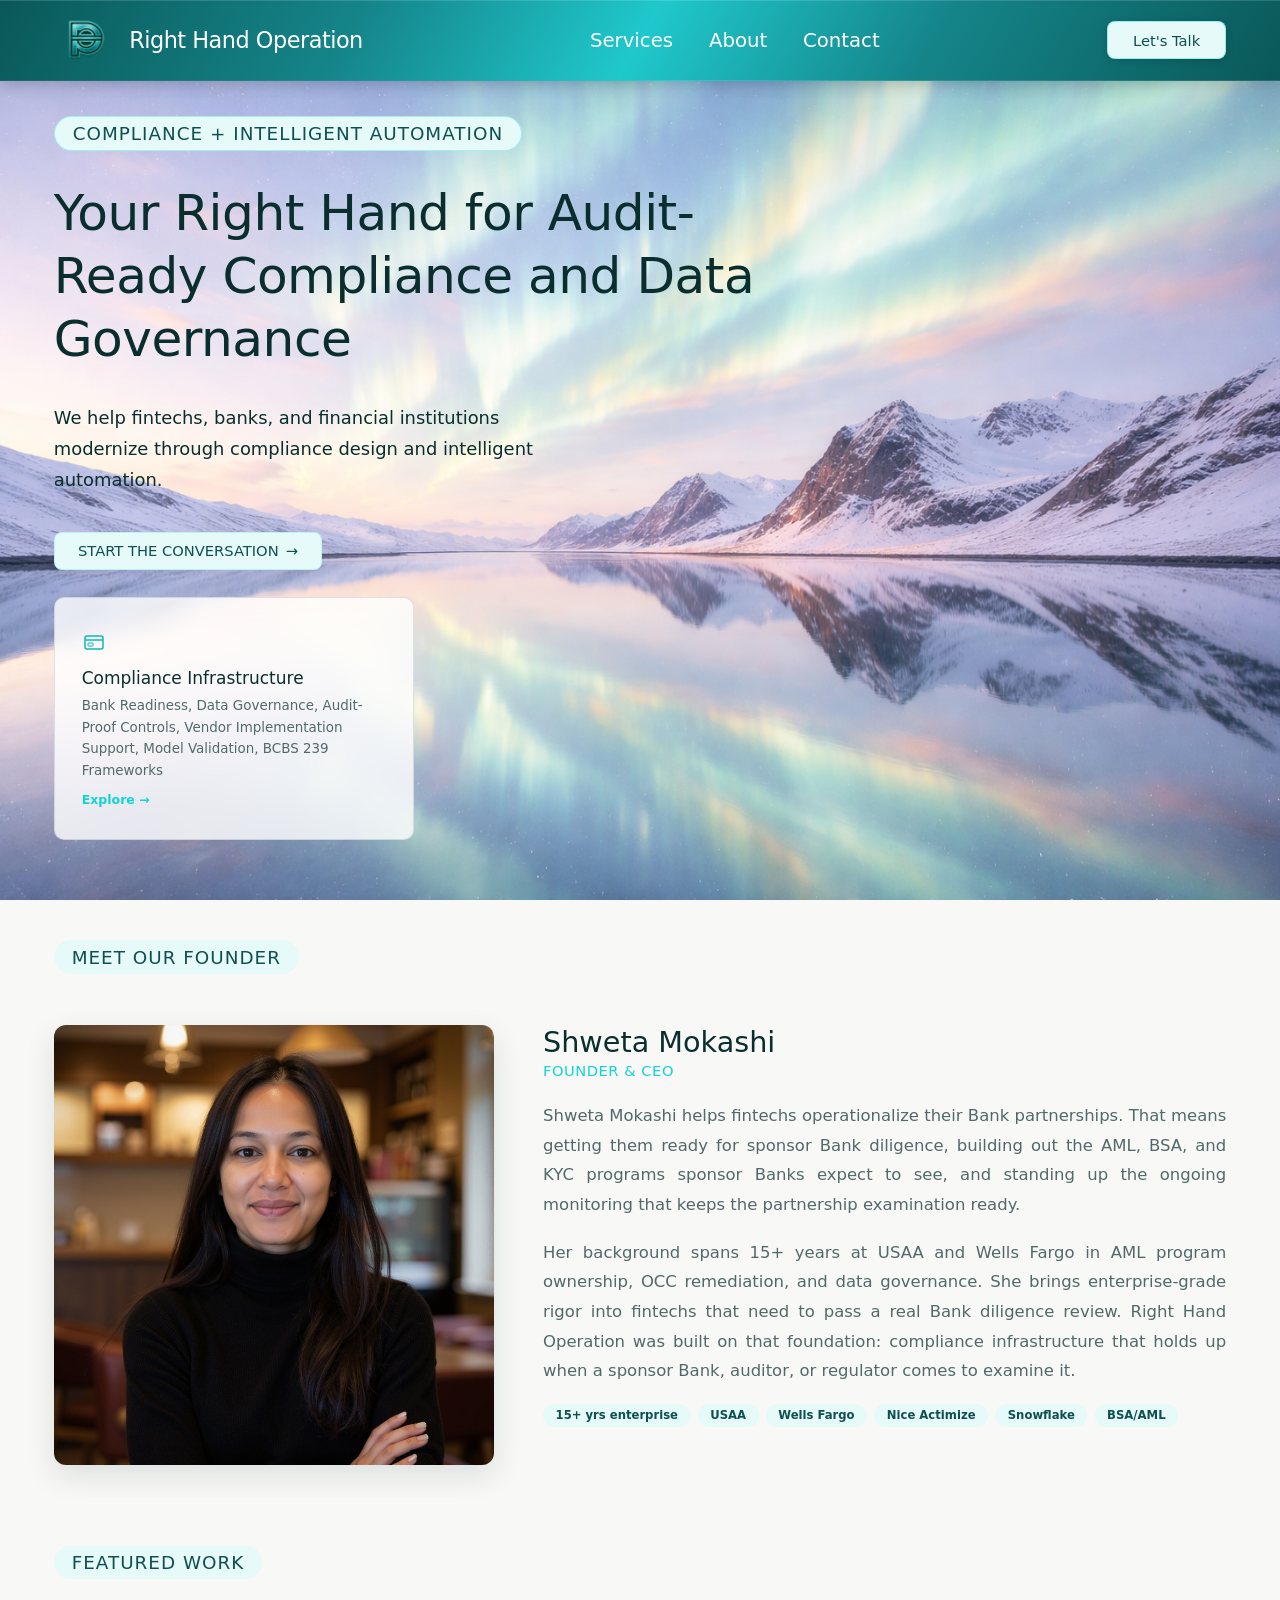
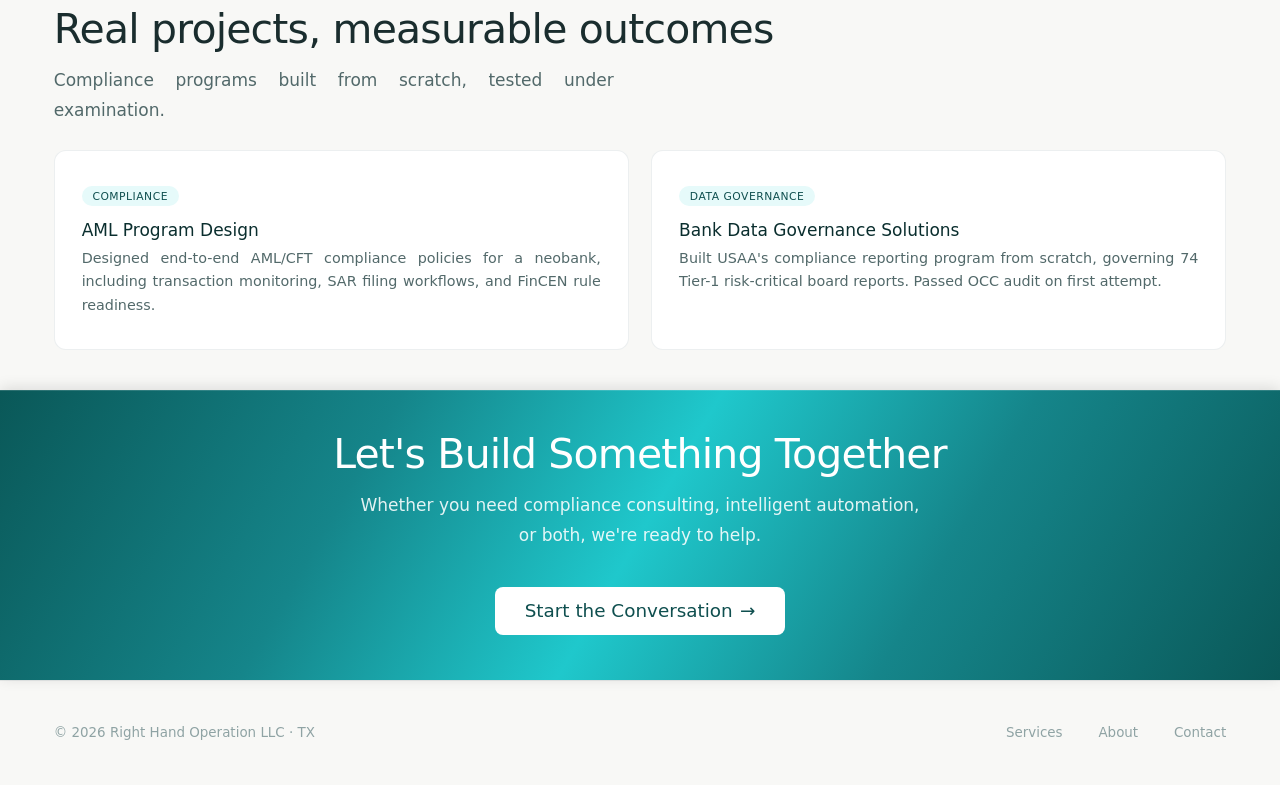
==== index.html @ 84863549 "Add files via upload" ====
<!DOCTYPE html>
<html lang="en">
<head>
<meta charset="UTF-8">
<meta name="viewport" content="width=device-width, initial-scale=1.0">
<title>Right Hand Operation - Compliance & Intelligent Automation</title>
<meta name="description" content="Right Hand Operation delivers compliance consulting and intelligent automation for fintechs, banks, and financial institutions. Founded by a 15-year USAA and Wells Fargo veteran.">
<meta property="og:title" content="Right Hand Operation - Compliance & Intelligent Automation">
<meta property="og:description" content="Purpose-built compliance for fintechs, neobanks, and financial institutions. 15+ years inside USAA and Wells Fargo.">
<meta property="og:type" content="website">
<meta name="twitter:card" content="summary_large_image">
<link rel="stylesheet" href="styles.css">
</head>
<body>

<!-- NAV OVERLAY + DRAWER -->
<div class="nav-overlay" id="navOverlay"></div>
<div class="nav-drawer" id="navDrawer">
  <button class="nav-drawer-close" id="drawerClose">&#10005;</button>
  <a href="services.html">Services</a>
  <a href="about.html">About</a>
  <a href="contact.html">Contact</a>
  <a href="contact.html" class="drawer-cta">Let's Talk</a>
</div>

<!-- NAV -->
<nav>
  <div class="nav-inner">
    <a href="index.html" class="nav-logo">
      <img src="Metallic turquoise logo design.png" alt="Right Hand Operation">
      <span class="logo-text">Right Hand Operation</span>
    </a>
    <div class="nav-links">
      <a href="services.html">Services</a>
      <a href="about.html">About</a>
      <a href="contact.html">Contact</a>
    </div>
    <a href="contact.html" class="nav-cta">Let's Talk</a>
    <button class="mobile-toggle"><span></span><span></span><span></span></button>
  </div>
</nav>

<!-- HERO -->
<section class="hero">
  <div class="hero-bg">
    <img src="ChatGPT Image Apr 10, 2026, 12_37_46 PM.png" alt="Aurora over mountains">
  </div>
  <div class="hero-overlay"></div>
  <div class="hero-content">
    <div class="hero-inner">
      <span class="pill pill-teal pill-shimmer">Compliance + Intelligent Automation</span>
      <h1>Your Right Hand for Audit-Ready Compliance and Data Governance</h1>
      <p class="hero-sub">We help fintechs, banks, and financial institutions modernize through compliance design and intelligent automation.</p>
      <div class="hero-ctas">
        <a href="contact.html" class="btn-primary">START THE CONVERSATION <span>&#8594;</span></a>
      </div>
      <div class="two-doors" style="grid-template-columns:1fr;max-width:360px;">
        <a href="services.html" class="door">
          <div class="door-icon">
            <svg width="24" height="24" viewBox="0 0 24 24" fill="none"><rect x="3" y="6" width="18" height="13" rx="2" stroke="currentColor" stroke-width="1.5"/><path d="M3 10h18" stroke="currentColor" stroke-width="1.5"/><rect x="6" y="13" width="5" height="3" rx="0.5" stroke="currentColor" stroke-width="1"/></svg>
          </div>
          <div class="door-title">Compliance Infrastructure</div>
          <div class="door-sub">Bank Readiness, Data Governance, Audit-Proof Controls, Vendor Implementation Support, Model Validation, BCBS 239 Frameworks</div>
          <span class="door-arrow">Explore &#8594;</span>
        </a>
      </div>
    </div>
  </div>
</section>

<!-- MEET OUR FOUNDER -->
<section class="section" style="background:var(--beige-light);">
  <div class="container">
    <div class="section-header">
      <span class="pill pill-teal">Meet Our Founder</span>
    </div>
    <div class="founder-section reveal">
      <div class="founder-avatar"><img src="Shweta Mokashi PP Linkedin.png" alt="Shweta Mokashi"></div>
      <div>
        <div class="founder-name">Shweta Mokashi</div>
        <div class="founder-role">Founder & CEO</div>
        <div class="founder-bio">
          Shweta Mokashi helps fintechs operationalize their Bank partnerships. That means getting them ready for sponsor Bank diligence, building out the AML, BSA, and KYC programs sponsor Banks expect to see, and standing up the ongoing monitoring that keeps the partnership examination ready.
        </div>
        <div class="founder-bio">
          Her background spans 15+ years at USAA and Wells Fargo in AML program ownership, OCC remediation, and data governance. She brings enterprise-grade rigor into fintechs that need to pass a real Bank diligence review. Right Hand Operation was built on that foundation: compliance infrastructure that holds up when a sponsor Bank, auditor, or regulator comes to examine it.
        </div>
        <div class="creds">
          <span class="cred">15+ yrs enterprise</span>
          <span class="cred">USAA</span>
          <span class="cred">Wells Fargo</span>
          <span class="cred">Nice Actimize</span>
          <span class="cred">Snowflake</span>
          <span class="cred">BSA/AML</span>
        </div>
      </div>
    </div>
  </div>
</section>

<!-- FEATURED WORK -->
<section id="work" class="section" style="background:var(--beige-light);">
  <div class="container">
    <div class="section-header">
      <span class="pill pill-teal">Featured work</span>
      <div class="section-title">Real projects, measurable outcomes</div>
      <p class="section-sub">Compliance programs built from scratch, tested under examination.</p>
    </div>
    <div class="work-grid" style="grid-template-columns:1fr 1fr;">
      <div class="work-card reveal">
        <span class="work-tag fin">Compliance</span>
        <h3>AML Program Design</h3>
        <p>Designed end-to-end AML/CFT compliance policies for a neobank, including transaction monitoring, SAR filing workflows, and FinCEN rule readiness.</p>
      </div>
      <div class="work-card reveal">
        <span class="work-tag data">Data Governance</span>
        <h3>Bank Data Governance Solutions</h3>
        <p>Built USAA's compliance reporting program from scratch, governing 74 Tier-1 risk-critical board reports. Passed OCC audit on first attempt.</p>
      </div>
    </div>
  </div>
</section>

<!-- CTA -->
<section class="section cta-teal" style="padding:2.25rem 0 2.5rem;">
  <div class="container" style="text-align:center;">
    <div class="section-title">Let's Build Something Together</div>
    <p class="section-sub" style="margin:0 auto 2rem;">Whether you need compliance consulting, intelligent automation, or both, we're ready to help.</p>
    <a href="contact.html" class="btn-primary">Start the Conversation <span>&#8594;</span></a>
  </div>
</section>

<!-- FOOTER -->
<footer>
  <div class="container">
    <div class="footer-inner">
      <span class="footer-copy">&copy; 2026 Right Hand Operation LLC &middot; TX</span>
      <div class="footer-links">
        <a href="services.html">Services</a>
        <a href="about.html">About</a>
        <a href="contact.html">Contact</a>
      </div>
    </div>
  </div>
</footer>

<!-- SCROLL REVEAL -->
<script>
const observer = new IntersectionObserver((entries) => {
  entries.forEach(entry => {
    if (entry.isIntersecting) entry.target.classList.add('visible');
  });
}, { threshold: 0.08, rootMargin: '0px 0px -30px 0px' });

document.querySelectorAll('.reveal').forEach((el, i) => {
  el.style.transitionDelay = (i % 4) * 0.08 + 's';
  observer.observe(el);
});

requestAnimationFrame(() => {
  document.querySelectorAll('.reveal').forEach(el => {
    const rect = el.getBoundingClientRect();
    if (rect.top < window.innerHeight) el.classList.add('visible');
  });
});

/* MOBILE NAV */
const drawer = document.getElementById('navDrawer');
const overlay = document.getElementById('navOverlay');
function openNav(){ drawer.classList.add('open'); overlay.classList.add('open'); document.body.style.overflow='hidden'; }
function closeNav(){ drawer.classList.remove('open'); overlay.classList.remove('open'); document.body.style.overflow=''; }
document.querySelector('.mobile-toggle').addEventListener('click', openNav);
overlay.addEventListener('click', closeNav);
document.getElementById('drawerClose').addEventListener('click', closeNav);
</script>

</body>
</html>
---- styles.css ----
:root {
  --teal-dark: #0a2e2e;
  --teal: #0f4f4f;
  --teal-mid: #13D4D4;
  --teal-accent: #10b8b8;
  --teal-pale: #e6fafa;
  --beige: #f6f2ed;
  --beige-light: #f8f8f6;
  --beige-warm: #f0ebe4;
  --white: #ffffff;
  --text-primary: #1a2d2e;
  --text-secondary: #52696a;
  --text-light: #8fa3a4;
  --text-on-dark: #b8d4d2;
  --border: rgba(13,59,62,0.08);
  --border-strong: rgba(13,59,62,0.13);
  --teal-shine: linear-gradient(120deg, #0a5858 0%, #15858a 28%, #1fc8cc 50%, #15858a 72%, #0a5858 100%);
}
*,*::before,*::after{margin:0;padding:0;box-sizing:border-box;}
html{scroll-behavior:smooth;font-size:112%;-webkit-text-size-adjust:100%;}
body{
  font-family: system-ui, -apple-system, BlinkMacSystemFont, "Segoe UI", Roboto, Oxygen, Ubuntu, Cantarell, "Fira Sans", "Droid Sans", "Helvetica Neue", sans-serif;
  color:var(--text-primary);background:var(--beige-light);-webkit-font-smoothing:antialiased;overflow-x:hidden;
}
.container{max-width:1400px;margin:0 auto;padding:0 3rem;}

/* PILL TAG */
.pill{
  display:inline-block;font-size:1.025rem;font-weight:500;letter-spacing:1px;text-transform:uppercase;
  padding:.35rem 1rem;border-radius:100px;margin-bottom:1.5rem;
}
.pill-teal{background:var(--teal-pale);color:var(--teal);}
.pill-warm{background:#FAEAE8;color:#B5544B;}
.pill-green{background:#e0f5ec;color:#1a6b4a;}

/* SHIMMER ANIMATION */
@keyframes shimmer{
  0%{left:-100%;}
  50%,100%{left:100%;}
}
.pill-shimmer{
  position:relative;overflow:hidden;
  border:1px solid rgba(19,212,212,0.3);
}
.pill-shimmer::after{
  content:'';position:absolute;top:0;bottom:0;width:60%;left:-100%;
  background:linear-gradient(90deg, transparent, rgba(19,212,212,0.3), transparent);
  animation:shimmer 3s ease-in-out infinite;
}

/* NAV */
nav{
  position:fixed;top:0;width:100%;z-index:1000;
  background:var(--teal-shine);
  border-bottom:1px solid rgba(255,255,255,0.08);
  box-shadow:inset 0 1px 0 rgba(255,255,255,0.14), 0 2px 16px rgba(0,0,0,0.22);
}
.nav-inner{
  max-width:1400px;margin:0 auto;padding:0 3rem;
  height:80px;display:flex;align-items:center;justify-content:space-between;
}
.nav-logo{text-decoration:none;display:flex;align-items:center;gap:.75rem;}
.nav-logo img{height:62px;width:auto;object-fit:contain;}
.logo-text{font-size:1.25rem;font-weight:400;color:#ffffff;letter-spacing:-0.5px;}
.nav-links{display:flex;align-items:center;gap:2rem;}
.nav-links a{color:#ffffff;text-decoration:none;font-size:1.1rem;font-weight:500;transition:color .2s;}
.nav-links a:hover{color:var(--teal-mid);}
.nav-links a.active{color:#ffffff;text-decoration:underline;text-underline-offset:4px;}
.nav-cta{
  display:inline-flex;align-items:center;gap:.4rem;
  background:var(--teal-pale);color:var(--teal);padding:.55rem 1.4rem;
  border-radius:8px;font-weight:500;font-size:.82rem;text-decoration:none;
  transition:all .25s;border:1px solid rgba(19,212,212,0.35);
  box-shadow:0 2px 8px rgba(0,0,0,0.15);
}
.nav-cta:hover{background:var(--teal-mid);color:var(--teal-dark);transform:translateY(-1px);}
.mobile-toggle{display:none;background:none;border:none;cursor:pointer;padding:4px;}
.mobile-toggle span{display:block;width:22px;height:2px;background:#ffffff;margin:5px 0;border-radius:2px;}

/* MOBILE NAV DRAWER */
.nav-overlay{
  position:fixed;inset:0;background:rgba(10,46,46,.5);z-index:1100;
  opacity:0;pointer-events:none;transition:opacity .3s;
}
.nav-overlay.open{opacity:1;pointer-events:auto;}
.nav-drawer{
  position:fixed;top:0;right:0;width:280px;height:100%;z-index:1200;
  background:var(--teal-dark);padding:2rem 1.5rem;
  transform:translateX(100%);transition:transform .3s ease;
  display:flex;flex-direction:column;gap:1rem;
}
.nav-drawer.open{transform:translateX(0);}
.nav-drawer-close{
  align-self:flex-end;background:none;border:none;color:#fff;
  font-size:1.4rem;cursor:pointer;padding:.25rem;margin-bottom:1rem;
}
.nav-drawer a{
  color:#fff;text-decoration:none;font-size:1.1rem;font-weight:400;
  padding:.6rem 0;border-bottom:1px solid rgba(255,255,255,.1);
}
.nav-drawer a.active{color:var(--teal-mid);}
.nav-drawer .drawer-cta{
  margin-top:auto;background:var(--teal-pale);color:var(--teal);
  text-align:center;padding:.75rem;border-radius:8px;border:none;font-weight:500;
}

/* HERO */
.hero{
  position:relative;min-height:100vh;display:flex;align-items:flex-start;
  overflow:hidden;padding:80px 0 0;
}
.hero-bg{position:absolute;inset:0;z-index:0;}
.hero-bg img{width:100%;height:100%;object-fit:cover;object-position:center 40%;}
.hero-overlay{
  display:none;
}
.hero-content{
  position:relative;z-index:2;text-align:left;width:100%;max-width:1400px;margin:0 auto;padding:0 3rem;
}
.hero-inner{max-width:720px;padding:2rem 0 0;}
.hero h1{
  font-size:clamp(1.4rem, 4vw, 2.8rem);font-weight:400;
  line-height:1.25;margin-bottom:1.75rem;letter-spacing:-0.5px;color:var(--teal-dark);
}
.hero-sub{
  font-size:1rem;color:var(--teal-dark);line-height:1.75;margin-bottom:2rem;max-width:500px;
}
.hero-ctas{display:flex;gap:.75rem;flex-wrap:wrap;margin-bottom:1.5rem;}
.hero-ctas .btn-primary{font-size:.82rem;padding:.55rem 1.3rem;position:relative;overflow:hidden;}
.hero-ctas .btn-primary::after{
  content:'';position:absolute;top:0;bottom:0;width:60%;left:-100%;
  background:linear-gradient(90deg, transparent, rgba(19,212,212,0.3), transparent);
  animation:shimmer 3s ease-in-out infinite;
}
.btn-primary{
  display:inline-flex;align-items:center;gap:.4rem;
  background:var(--teal-pale);color:var(--teal);padding:.7rem 1.6rem;
  border-radius:8px;font-weight:500;font-size:1.025rem;text-decoration:none;transition:all .25s;
  border:1px solid rgba(19,212,212,0.2);
}
.btn-primary:hover{background:var(--teal-mid);color:var(--teal-dark);transform:translateY(-1px);}
.cta-teal{background:var(--teal-shine) !important;box-shadow:inset 0 1px 0 rgba(255,255,255,0.14), 0 -2px 14px rgba(0,0,0,0.12);}
.cta-teal .section-title{color:#ffffff;}
.cta-teal .section-sub{color:rgba(255,255,255,0.88);text-align:center;}
.cta-teal .btn-primary{background:#ffffff;color:var(--teal);border-color:rgba(255,255,255,0.4);}
.cta-teal .btn-primary:hover{background:var(--teal-mid);color:var(--teal-dark);}

/* BODY TEXT */
.section-sub,
.svc-item p,
.about-text,
.cs-content p,
.work-card p,
.engage-card p,
.case-study-card p{text-align:justify;}
.btn-secondary{
  display:inline-flex;align-items:center;gap:.4rem;
  background:transparent;color:var(--teal-dark);padding:.7rem 1.6rem;
  border-radius:8px;font-weight:500;font-size:1.025rem;text-decoration:none;
  border:1.5px solid var(--border-strong);transition:all .25s;
}
.btn-secondary:hover{border-color:var(--teal-mid);background:var(--white);}

/* TWO DOORS */
.two-doors{display:grid;grid-template-columns:1fr 1fr;gap:1rem;max-width:450px;}
.door{
  padding:1.75rem 1.5rem;border-radius:10px;text-align:left;
  border:1px solid var(--border-strong);background:rgba(255,255,255,0.8);
  backdrop-filter:blur(12px);cursor:pointer;transition:all .3s;text-decoration:none;color:inherit;display:block;
}
.door:hover{border-color:var(--teal-mid);border-width:2px;box-shadow:0 8px 24px rgba(19,212,212,0.1);transform:translateY(-2px);}
.door-icon{margin-bottom:.6rem;color:var(--teal-accent);}
.door-icon svg{width:24px;height:24px;}
.door-title{font-size:.95rem;font-weight:500;margin-bottom:.4rem;color:var(--teal-dark);}
.door-sub{font-size:.75rem;color:var(--text-secondary);line-height:1.6;}
.door-arrow{font-size:.7rem;color:var(--teal-mid);margin-top:.6rem;display:block;font-weight:600;}

/* SECTIONS */
.section{padding:2.25rem 0;}
.section-header{margin-bottom:1.35rem;}
.section-title{font-size:clamp(1.6rem,3.2vw,2.4rem);font-weight:400;line-height:1.15;letter-spacing:-.8px;margin-bottom:.75rem;}
.section-sub{font-size:.95rem;color:var(--text-secondary);line-height:1.75;max-width:560px;}

/* PAGE HERO (for inner pages) */
.page-hero{padding:4.25rem 0 2rem;background:var(--beige-light);margin-top:80px;}
.breadcrumb{font-size:.78rem;color:var(--text-light);margin-bottom:1.5rem;}
.breadcrumb a{color:var(--text-light);text-decoration:none;}
.breadcrumb a:hover{color:var(--teal-mid);}
.breadcrumb span{color:var(--text-secondary);}
.page-hero .section-title{margin-bottom:.75rem;}
.page-hero .section-sub{margin-bottom:0;}

/* SCROLL REVEAL */
.reveal{opacity:0;transform:translateY(28px);transition:opacity .65s ease, transform .65s ease;}
.reveal.visible{opacity:1;transform:translateY(0);}

/* STATS GRID */
.stats-grid{display:grid;grid-template-columns:repeat(4,1fr);gap:1.25rem;}
.stat-card{
  background:var(--white);border:1px solid var(--border);border-radius:12px;
  padding:1.75rem 1.5rem;transition:all .3s;
}
.stat-card:hover{box-shadow:0 8px 24px rgba(0,0,0,0.04);transform:translateY(-2px);}
.stat-icon{
  width:40px;height:40px;border-radius:10px;margin-bottom:1rem;
  display:flex;align-items:center;justify-content:center;font-size:1.1rem;
  background:var(--teal-pale);color:var(--teal);
}
.stat-val{font-size:1.6rem;font-weight:400;color:var(--teal-dark);margin-bottom:.2rem;}
.stat-label{font-size:.75rem;color:var(--text-light);font-weight:500;line-height:1.4;}

/* ABOUT / TEAM */
.about-row{
  display:flex;gap:2rem;align-items:flex-start;
  background:var(--white);border:1px solid var(--border);border-radius:14px;padding:2rem;
}
.about-avatar{
  width:56px;height:56px;border-radius:50%;flex-shrink:0;
  background:linear-gradient(135deg, var(--teal-mid), var(--teal));
  display:flex;align-items:center;justify-content:center;
  font-size:1rem;color:var(--white);font-weight:400;
}
.team-grid{display:grid;grid-template-columns:1fr 1fr;gap:1rem;margin-bottom:1rem;}
.about-name{font-size:1.1rem;font-weight:500;color:var(--teal-dark);margin-bottom:.15rem;}
.about-role{font-size:.78rem;color:var(--teal-mid);font-weight:500;margin-bottom:.75rem;text-transform:uppercase;letter-spacing:.5px;}
.about-text{font-size:.85rem;color:var(--text-secondary);line-height:1.8;}
.creds{display:flex;gap:.4rem;margin-top:.75rem;flex-wrap:wrap;}
.cred{
  font-size:.65rem;padding:.25rem .7rem;border-radius:100px;
  background:var(--teal-pale);color:var(--teal);font-weight:600;
}

/* FOUNDER SECTION (home page) */
.founder-section{
  display:grid;grid-template-columns:minmax(340px, 440px) 1fr;gap:2.75rem;align-items:stretch;
}
.founder-avatar{
  width:100%;height:100%;min-height:380px;border-radius:12px;overflow:hidden;flex-shrink:0;
  box-shadow:0 10px 30px rgba(10,46,46,.12);
}
.founder-avatar img{width:100%;height:100%;object-fit:cover;display:block;}
.founder-name{font-size:1.6rem;font-weight:500;color:var(--teal-dark);margin-bottom:.15rem;}
.founder-role{font-size:.82rem;color:var(--teal-mid);font-weight:500;margin-bottom:1.25rem;text-transform:uppercase;letter-spacing:.5px;}
.founder-bio{font-size:.92rem;color:var(--text-secondary);line-height:1.8;margin-bottom:1rem;text-align:justify;}

/* WORK CARDS */
.work-grid{display:grid;grid-template-columns:repeat(3,1fr);gap:1.25rem;}
.work-card{
  background:var(--white);border:1px solid var(--border);border-radius:12px;
  padding:1.75rem 1.5rem;transition:all .3s;
}
.work-card:hover{box-shadow:0 8px 24px rgba(0,0,0,0.04);transform:translateY(-2px);}
.work-tag{
  display:inline-block;font-size:.6rem;font-weight:500;padding:.2rem .6rem;
  border-radius:100px;margin-bottom:.75rem;letter-spacing:.5px;text-transform:uppercase;
}
.work-tag.eng{background:#FAEAE8;color:#B5544B;}
.work-tag.fin{background:var(--teal-pale);color:var(--teal);}
.work-tag.data{background:var(--teal-pale);color:var(--teal);}
.work-card h3{font-size:.95rem;font-weight:400;margin-bottom:.4rem;color:var(--teal-dark);}
.work-card p{font-size:.8rem;color:var(--text-secondary);line-height:1.65;}

/* SERVICE LIST */
.svc-list{max-width:760px;display:flex;flex-direction:column;gap:1rem;}
.svc-list-wide{
  max-width:none;
  margin-left:calc(50% - 50vw);
  margin-right:calc(50% - 50vw);
  gap:0;
}
.svc-item{
  padding:1.6rem 1.75rem;border:none;border-radius:14px;
  display:grid;grid-template-columns:36px 1fr;gap:1rem;align-items:start;
  transition:transform .25s ease, box-shadow .25s ease;
  background:var(--beige-light);
}
.svc-list-wide .svc-item{
  border-radius:0;
  padding-top:2.75rem;padding-bottom:2.75rem;
  padding-left:max(3rem, calc(50vw - 600px + 3rem));
  padding-right:max(3rem, calc(50vw - 600px + 3rem));
}
.svc-list-wide .svc-item:hover{transform:none;box-shadow:none;}
.svc-item:hover{transform:translateY(-2px);box-shadow:0 8px 24px rgba(10,46,46,.06);}
.svc-num{font-size:.88rem;color:var(--teal);font-weight:500;padding-top:.2rem;}
.svc-item h3{font-size:1.2rem;font-weight:500;margin-bottom:.4rem;color:var(--text-primary);}
.svc-item p{font-size:.82rem;color:var(--text-secondary);line-height:1.7;}
.svc-bullets{
  list-style:none;display:grid;grid-template-columns:1fr 1fr;gap:.55rem 2.5rem;
  margin-top:1rem;
}
.svc-bullets li{
  font-size:.8rem;color:var(--text-secondary);line-height:1.55;
  padding-left:1rem;position:relative;
}
.svc-bullets li::before{
  content:"";position:absolute;left:0;top:.5rem;
  width:6px;height:6px;border-radius:50%;background:var(--teal);
}
@media(max-width:720px){
  .svc-bullets{grid-template-columns:1fr;}
}

/* SPLIT LAYOUT */
.split{display:grid;grid-template-columns:1fr 1fr;gap:4rem;align-items:start;}
.split-text{padding:1rem 0;}

/* SERVICES SUMMARY */
.summary-grid{display:grid;grid-template-columns:1fr 1fr;gap:3rem;}
.summary-col h3{font-size:.92rem;font-weight:500;margin-bottom:1rem;color:var(--teal-dark);}
.summary-line{
  padding:.55rem 0;font-size:.82rem;color:var(--text-secondary);
  border-bottom:1px solid var(--border);display:flex;align-items:center;gap:.6rem;
}
.summary-line:first-of-type{border-top:1px solid var(--border);}
.summary-dot{width:5px;height:5px;border-radius:50%;background:var(--teal-mid);flex-shrink:0;}

/* CASE STUDY */
.case-study-card{
  background:var(--white);border:1px solid var(--border);border-radius:14px;
  padding:2.5rem;display:flex;gap:2rem;align-items:flex-start;
}
.cs-badge{
  flex-shrink:0;width:56px;height:56px;border-radius:50%;
  background:var(--teal-pale);display:flex;align-items:center;justify-content:center;
  font-size:.65rem;font-weight:500;color:var(--teal);text-align:center;line-height:1.2;
}
.cs-content h3{font-size:1.05rem;font-weight:400;margin-bottom:.4rem;color:var(--teal-dark);}
.cs-content p{font-size:.85rem;color:var(--text-secondary);line-height:1.7;}
.cs-result{margin-top:.75rem;font-size:.82rem;font-weight:500;color:var(--teal-mid);}

/* TOOLS GRID */
.tools-grid{display:flex;flex-wrap:wrap;gap:.5rem;}
.tool-pill{
  font-size:.78rem;padding:.4rem 1rem;border-radius:100px;
  border:1px solid var(--border);background:var(--white);
  color:var(--text-secondary);display:flex;align-items:center;gap:.5rem;
}
.tool-dot{width:6px;height:6px;border-radius:50%;flex-shrink:0;}

/* ENGAGEMENT CARDS */
.engage-grid{display:grid;grid-template-columns:repeat(3,1fr);gap:1.25rem;}
.engage-card{
  padding:1.75rem;border-radius:12px;border:1px solid var(--border);
  background:var(--white);text-align:center;transition:all .3s;
}
.engage-card:hover{box-shadow:0 8px 24px rgba(0,0,0,0.04);transform:translateY(-2px);}
.engage-card h4{font-size:.95rem;font-weight:400;margin-bottom:.4rem;color:var(--teal-dark);}
.engage-card p{font-size:.78rem;color:var(--text-secondary);line-height:1.6;}

/* CONTACT SECTION */
.contact-banner{
  background:var(--teal-shine);
  padding:2rem 3rem;text-align:center;
}
.contact-banner h2{font-size:clamp(1.6rem,3vw,2.2rem);font-weight:400;color:var(--white);margin-bottom:.75rem;}
.contact-banner p{font-size:.9rem;color:var(--text-on-dark);max-width:500px;margin:0 auto;}
.contact-body{padding:2rem 0;background:var(--beige-light);}
.contact-grid{display:grid;grid-template-columns:1fr 1fr;gap:4rem;align-items:start;}
.contact-text h3{font-size:1.4rem;font-weight:400;line-height:1.25;margin-bottom:1rem;color:var(--teal-dark);}
.contact-text p{font-size:.88rem;color:var(--text-secondary);line-height:1.75;margin-bottom:2rem;}
.contact-text-divider{height:1px;background:var(--border);margin:2rem 0;}
.contact-text h4{font-size:1.1rem;font-weight:400;margin-bottom:.5rem;color:var(--teal-dark);}
.contact-form{
  background:var(--white);border:1px solid var(--border);border-radius:14px;padding:2rem;
}
.contact-form label{
  display:block;font-size:.75rem;color:var(--text-light);text-transform:uppercase;
  letter-spacing:.5px;margin-bottom:.4rem;font-weight:500;
}
.contact-form input,
.contact-form select,
.contact-form textarea{
  width:100%;padding:.75rem 1rem;border:1px solid var(--border);border-radius:8px;
  font-size:.88rem;font-family:inherit;color:var(--text-primary);
  background:var(--beige-light);margin-bottom:1.25rem;outline:none;transition:border-color .2s;
}
.contact-form input,
.contact-form select,
.contact-form textarea{-webkit-appearance:none;-moz-appearance:none;appearance:none;border-radius:8px;}
.contact-form select{appearance:auto;-webkit-appearance:auto;}
.contact-form input:focus,
.contact-form select:focus,
.contact-form textarea:focus{border-color:var(--teal-mid);}
.contact-form textarea{min-height:120px;resize:vertical;}
.contact-form select{cursor:pointer;appearance:auto;}
.contact-submit{
  width:100%;padding:.85rem;background:var(--teal-dark);color:var(--white);
  border:none;border-radius:8px;font-size:.88rem;font-weight:500;
  cursor:pointer;transition:all .25s;font-family:inherit;text-transform:uppercase;letter-spacing:.5px;
  -webkit-appearance:none;
}
.contact-submit:hover{background:var(--teal);}

/* FOOTER */
footer{border-top:1px solid var(--border);padding:2.5rem 0;}
.footer-inner{display:flex;justify-content:space-between;align-items:center;flex-wrap:wrap;gap:1rem;}
.footer-copy{font-size:.75rem;color:var(--text-light);}
.footer-links{display:flex;gap:2rem;}
.footer-links a{font-size:.75rem;color:var(--text-light);text-decoration:none;transition:color .2s;}
.footer-links a:hover{color:var(--teal-mid);}

/* SERVICES GRID (ACCORDION) */
.svc-grid {
  display: grid;
  grid-template-columns: 1fr 1fr;
  gap: 1px;
  background: var(--border-strong);
  border: 1px solid var(--border-strong);
  border-radius: 16px;
  overflow: hidden;
}
.svc-card {
  background: var(--white);
  padding: 2.25rem 2rem;
  cursor: pointer;
  transition: background .2s;
  position: relative;
}
.svc-card:hover { background: #fafffe; }
.svc-card.open  { background: #f4fffe; }
.svc-card-head {
  display: flex;
  align-items: flex-start;
  justify-content: space-between;
  gap: 1rem;
}
.svc-card-left { flex: 1; }
.svc-card-num {
  font-size: .65rem;
  font-weight: 600;
  letter-spacing: 1.5px;
  color: var(--teal-mid);
  text-transform: uppercase;
  margin-bottom: .5rem;
}
.svc-card-title {
  font-size: 1.05rem;
  font-weight: 500;
  color: var(--teal-dark);
  line-height: 1.3;
  margin-bottom: .5rem;
}
.svc-card-sub {
  font-size: .82rem;
  color: var(--text-secondary);
  line-height: 1.65;
}
.svc-card-toggle {
  width: 28px;
  height: 28px;
  border-radius: 50%;
  border: 1.5px solid var(--border-strong);
  display: flex;
  align-items: center;
  justify-content: center;
  flex-shrink: 0;
  transition: all .25s;
  color: var(--teal);
  margin-top: .1rem;
}
.svc-card.open .svc-card-toggle {
  background: var(--teal-mid);
  border-color: var(--teal-mid);
  color: var(--teal-dark);
  transform: rotate(45deg);
}
.svc-card-body {
  max-height: 0;
  overflow: hidden;
  transition: max-height .35s ease, opacity .3s ease;
  opacity: 0;
}
.svc-card.open .svc-card-body {
  max-height: 400px;
  opacity: 1;
}
.svc-card-details {
  padding-top: 1.25rem;
  border-top: 1px solid var(--border);
  margin-top: 1.25rem;
  display: grid;
  grid-template-columns: 1fr 1fr;
  gap: .45rem 2rem;
}
.svc-detail {
  font-size: .78rem;
  color: var(--text-secondary);
  line-height: 1.5;
  padding-left: .9rem;
  position: relative;
}
.svc-detail::before {
  content: "";
  position: absolute;
  left: 0;
  top: .45rem;
  width: 5px;
  height: 5px;
  border-radius: 50%;
  background: var(--teal-mid);
}

/* PROOF STRIP */
.proof-strip {
  display: grid;
  grid-template-columns: repeat(3, 1fr);
  gap: 1px;
  background: var(--border-strong);
  border: 1px solid var(--border-strong);
  border-radius: 14px;
  overflow: hidden;
  margin-bottom: 2.5rem;
}
.proof-item {
  background: var(--white);
  padding: 1.75rem 1.5rem;
  text-align: center;
}
.proof-val {
  font-size: 1.75rem;
  font-weight: 400;
  color: var(--teal-dark);
  letter-spacing: -.5px;
  margin-bottom: .25rem;
}
.proof-label {
  font-size: .72rem;
  color: var(--text-light);
  text-transform: uppercase;
  letter-spacing: .8px;
  font-weight: 500;
  line-height: 1.4;
}

/* TOOLS SECTION (BOXED) */
.tools-section {
  background: var(--white);
  border: 1px solid var(--border);
  border-radius: 14px;
  padding: 2rem;
}

/* HOW WE WORK GRID */
.how-grid {
  display: grid;
  grid-template-columns: repeat(3, 1fr);
  gap: 1px;
  background: var(--border-strong);
  border: 1px solid var(--border-strong);
  border-radius: 14px;
  overflow: hidden;
}
.how-item {
  background: var(--white);
  padding: 2rem 1.75rem;
}
.how-num {
  font-size: .65rem;
  font-weight: 600;
  letter-spacing: 1.5px;
  color: var(--teal-mid);
  text-transform: uppercase;
  margin-bottom: .75rem;
}
.how-title {
  font-size: 1rem;
  font-weight: 500;
  color: var(--teal-dark);
  margin-bottom: .4rem;
}
.how-desc {
  font-size: .8rem;
  color: var(--text-secondary);
  line-height: 1.65;
}

/* RESPONSIVE */
@media(max-width:900px){
  .container{padding:0 1.5rem;}
  .nav-inner{padding:0 1.5rem;}
  .hero-content{padding:0 1.5rem;}
  .nav-links{display:none;}
  .nav-cta{display:none;}
  .mobile-toggle{display:flex;flex-direction:column;}
  .stats-grid{grid-template-columns:1fr 1fr;}
  .work-grid{grid-template-columns:1fr;}
  .split{grid-template-columns:1fr;gap:2rem;}
  .summary-grid{grid-template-columns:1fr;}
  .two-doors{grid-template-columns:1fr;max-width:320px;}
  .hero-inner{max-width:100%;}
  .team-grid{grid-template-columns:1fr;}
  .contact-grid{grid-template-columns:1fr;}
  .engage-grid{grid-template-columns:1fr;}
  .svc-grid{grid-template-columns:1fr;}
  .svc-card-details{grid-template-columns:1fr;}
  .proof-strip{grid-template-columns:1fr;}
  .how-grid{grid-template-columns:1fr;}
  .founder-section{grid-template-columns:1fr;}
  .founder-avatar{margin:0 auto 1.5rem;max-width:280px;}
  .founder-bio{text-align:justify;}
  .contact-banner{padding:2rem 1.5rem;}
  .case-study-card{padding:1.5rem;}
}
@media(max-width:600px){
  .stats-grid{grid-template-columns:1fr;}
  .logo-text{font-size:1rem;}
  .hero h1{font-size:clamp(1.2rem,5vw,1.8rem);}
  .section-title{font-size:clamp(1.3rem,5vw,1.8rem);}
  .contact-grid{gap:2rem;}
}
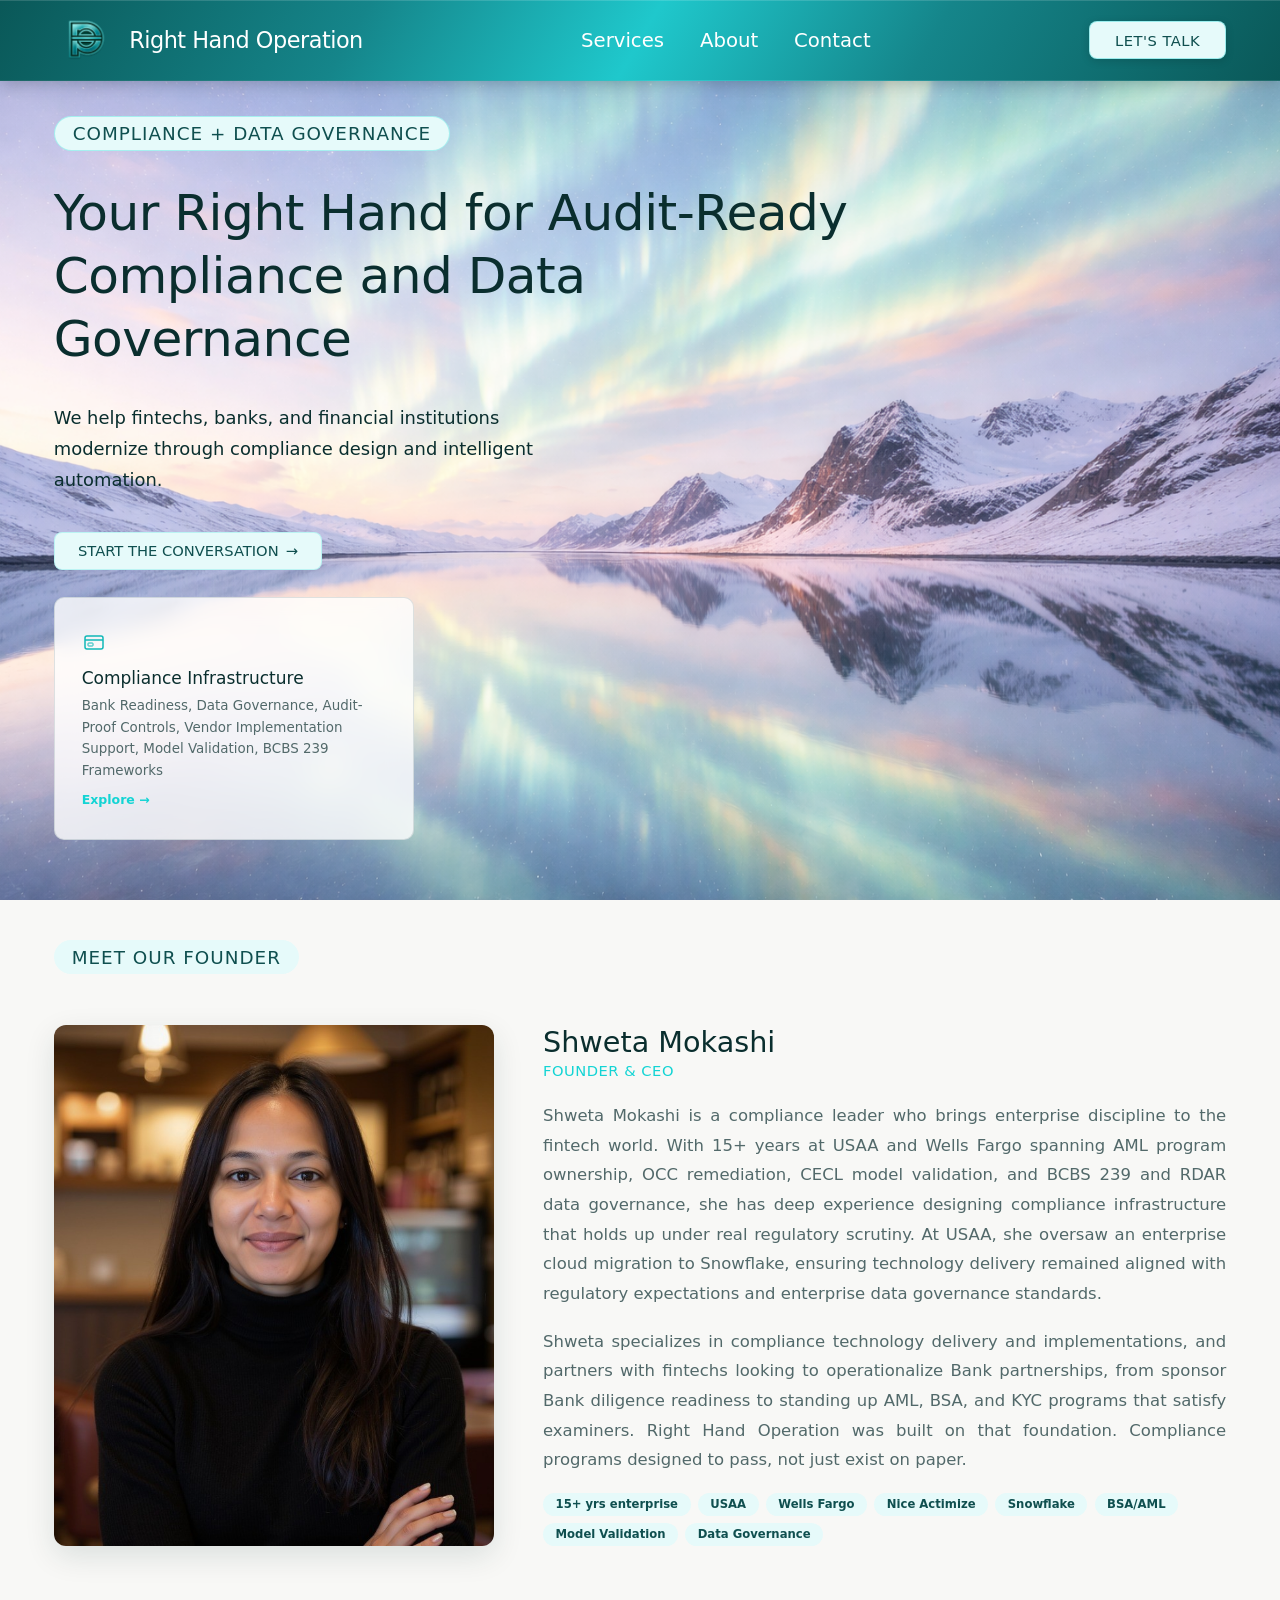
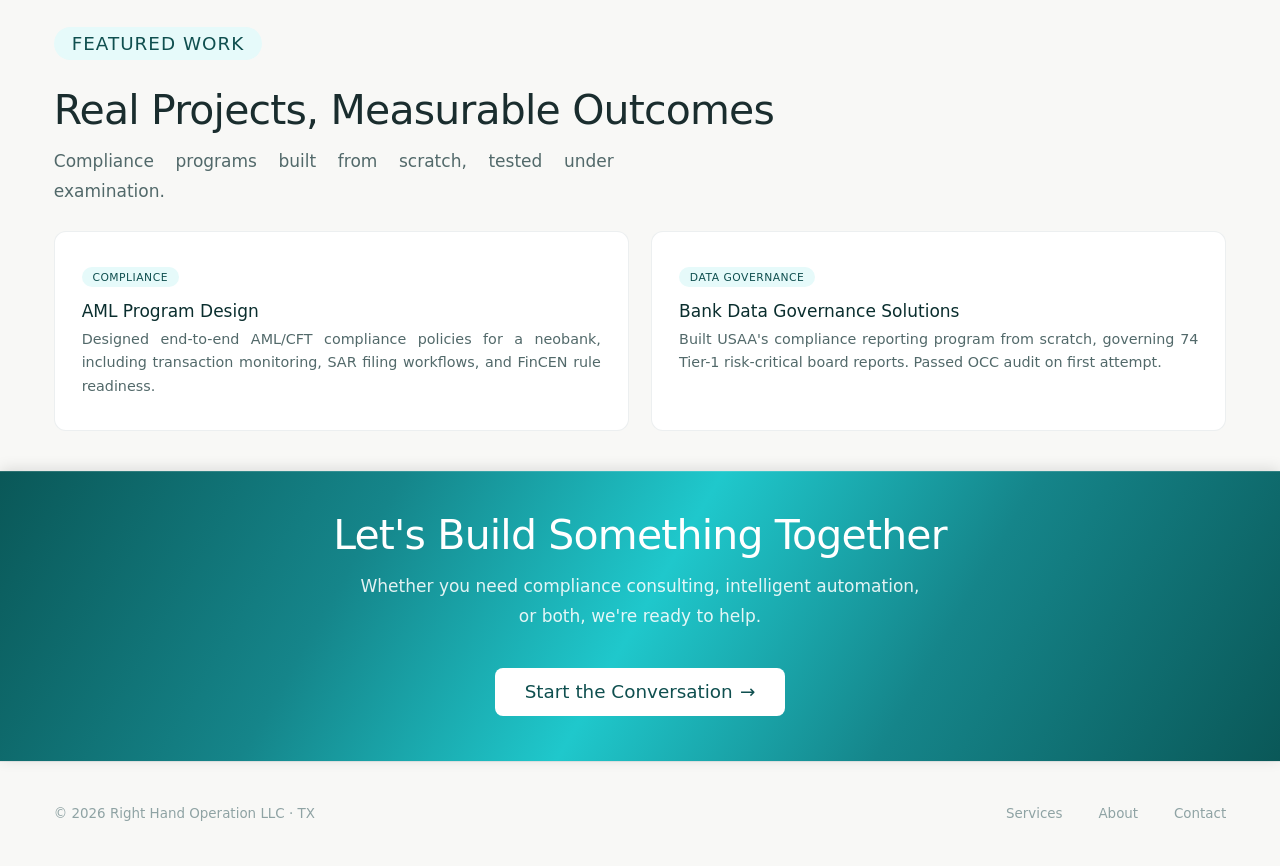
==== commit b2319d6a: "Update hero copy, rewrite About page, wire up contact form with Web3Forms, and style fixes - Hero pi" ====
--- a/index.html
+++ b/index.html
@@ -48,7 +48,7 @@
   <div class="hero-overlay"></div>
   <div class="hero-content">
     <div class="hero-inner">
-      <span class="pill pill-teal pill-shimmer">Compliance + Intelligent Automation</span>
+      <span class="pill pill-teal pill-shimmer">Compliance + Data Governance</span>
       <h1>Your Right Hand for Audit-Ready Compliance and Data Governance</h1>
       <p class="hero-sub">We help fintechs, banks, and financial institutions modernize through compliance design and intelligent automation.</p>
       <div class="hero-ctas">
@@ -80,10 +80,10 @@
         <div class="founder-name">Shweta Mokashi</div>
         <div class="founder-role">Founder & CEO</div>
         <div class="founder-bio">
-          Shweta Mokashi helps fintechs operationalize their Bank partnerships. That means getting them ready for sponsor Bank diligence, building out the AML, BSA, and KYC programs sponsor Banks expect to see, and standing up the ongoing monitoring that keeps the partnership examination ready.
+          Shweta Mokashi is a compliance leader who brings enterprise discipline to the fintech world. With 15+ years at USAA and Wells Fargo spanning AML program ownership, OCC remediation, CECL model validation, and BCBS 239 and RDAR data governance, she has deep experience designing compliance infrastructure that holds up under real regulatory scrutiny. At USAA, she oversaw an enterprise cloud migration to Snowflake, ensuring technology delivery remained aligned with regulatory expectations and enterprise data governance standards.
         </div>
         <div class="founder-bio">
-          Her background spans 15+ years at USAA and Wells Fargo in AML program ownership, OCC remediation, and data governance. She brings enterprise-grade rigor into fintechs that need to pass a real Bank diligence review. Right Hand Operation was built on that foundation: compliance infrastructure that holds up when a sponsor Bank, auditor, or regulator comes to examine it.
+          Shweta specializes in compliance technology delivery and implementations, and partners with fintechs looking to operationalize Bank partnerships, from sponsor Bank diligence readiness to standing up AML, BSA, and KYC programs that satisfy examiners. Right Hand Operation was built on that foundation. Compliance programs designed to pass, not just exist on paper.
         </div>
         <div class="creds">
           <span class="cred">15+ yrs enterprise</span>
@@ -92,6 +92,8 @@
           <span class="cred">Nice Actimize</span>
           <span class="cred">Snowflake</span>
           <span class="cred">BSA/AML</span>
+          <span class="cred">Model Validation</span>
+          <span class="cred">Data Governance</span>
         </div>
       </div>
     </div>
@@ -103,7 +105,7 @@
   <div class="container">
     <div class="section-header">
       <span class="pill pill-teal">Featured work</span>
-      <div class="section-title">Real projects, measurable outcomes</div>
+      <div class="section-title">Real Projects, Measurable Outcomes</div>
       <p class="section-sub">Compliance programs built from scratch, tested under examination.</p>
     </div>
     <div class="work-grid" style="grid-template-columns:1fr 1fr;">
--- a/styles.css
+++ b/styles.css
@@ -69,7 +69,7 @@
 .nav-cta{
   display:inline-flex;align-items:center;gap:.4rem;
   background:var(--teal-pale);color:var(--teal);padding:.55rem 1.4rem;
-  border-radius:8px;font-weight:500;font-size:.82rem;text-decoration:none;
+  border-radius:8px;font-weight:500;font-size:.82rem;text-decoration:none;text-transform:uppercase;letter-spacing:.5px;
   transition:all .25s;border:1px solid rgba(19,212,212,0.35);
   box-shadow:0 2px 8px rgba(0,0,0,0.15);
 }
@@ -117,7 +117,7 @@
 .hero-content{
   position:relative;z-index:2;text-align:left;width:100%;max-width:1400px;margin:0 auto;padding:0 3rem;
 }
-.hero-inner{max-width:720px;padding:2rem 0 0;}
+.hero-inner{max-width:820px;padding:2rem 0 0;}
 .hero h1{
   font-size:clamp(1.4rem, 4vw, 2.8rem);font-weight:400;
   line-height:1.25;margin-bottom:1.75rem;letter-spacing:-0.5px;color:var(--teal-dark);
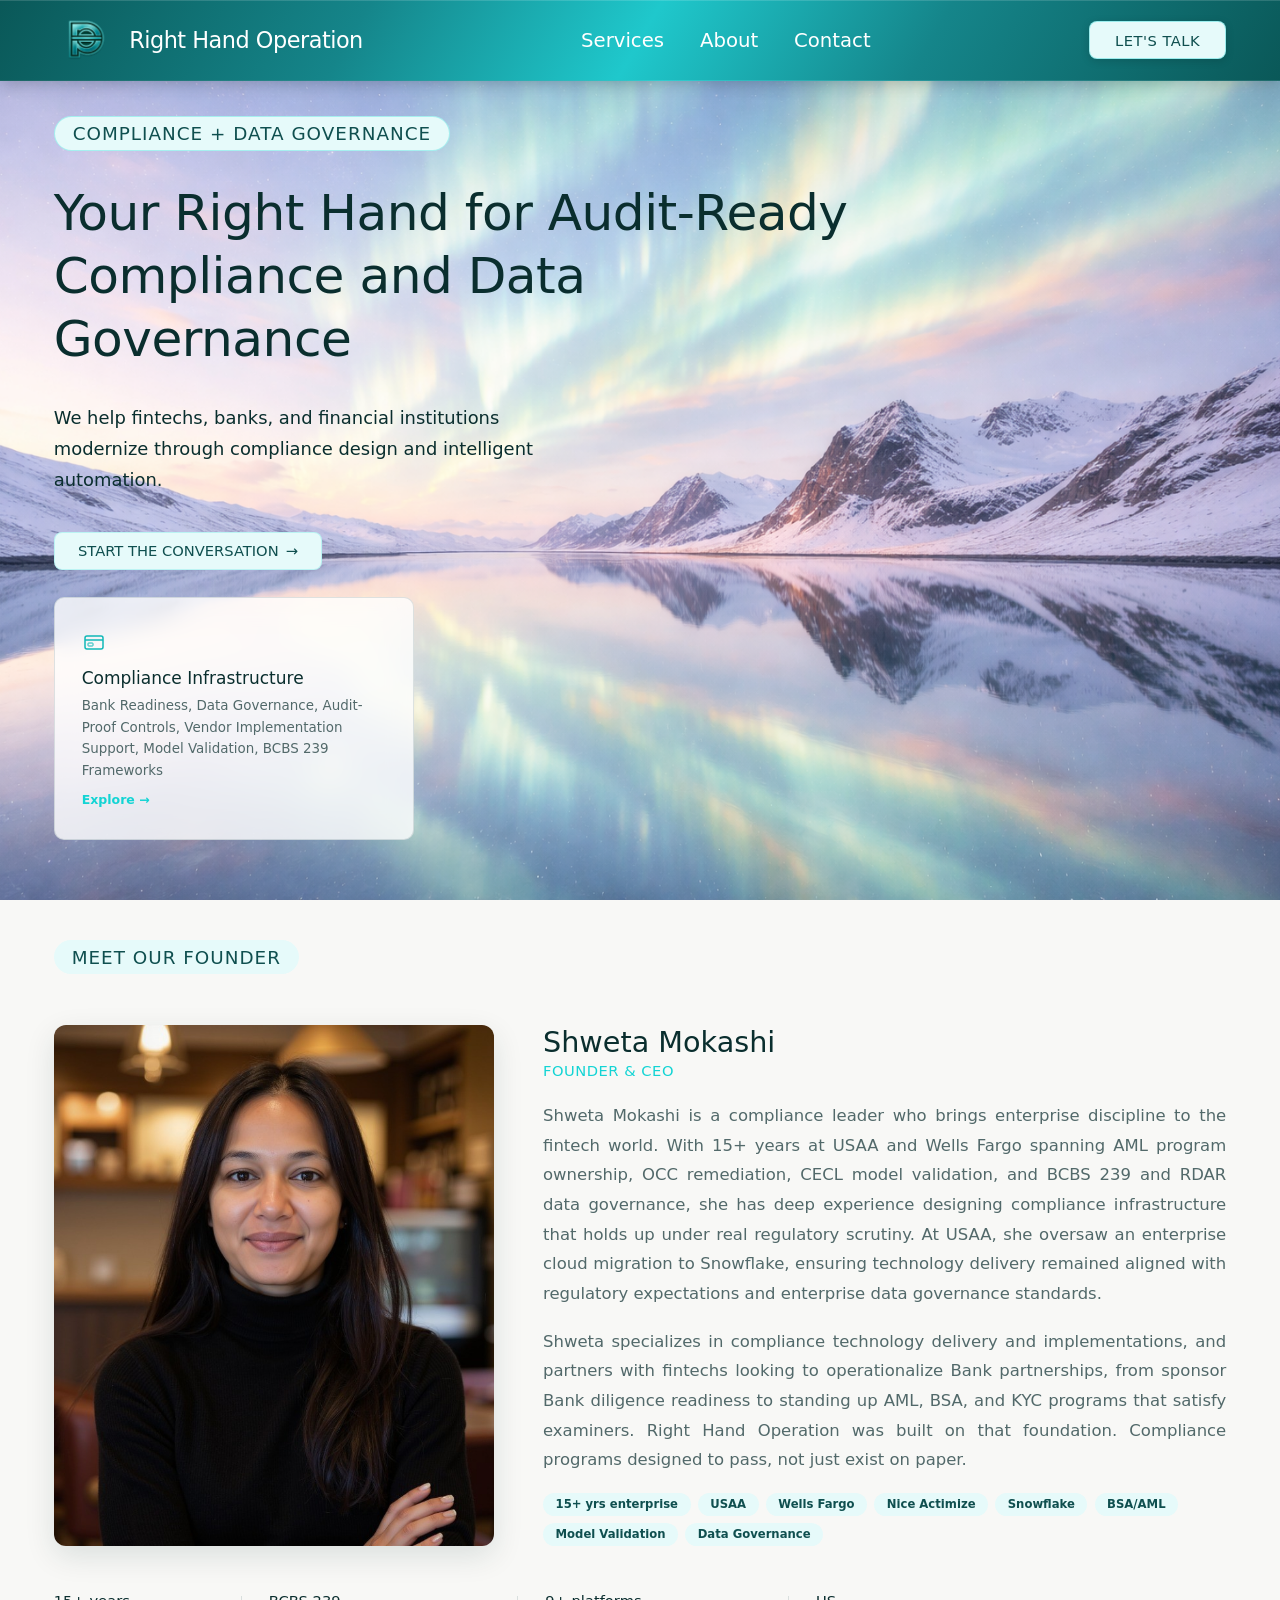
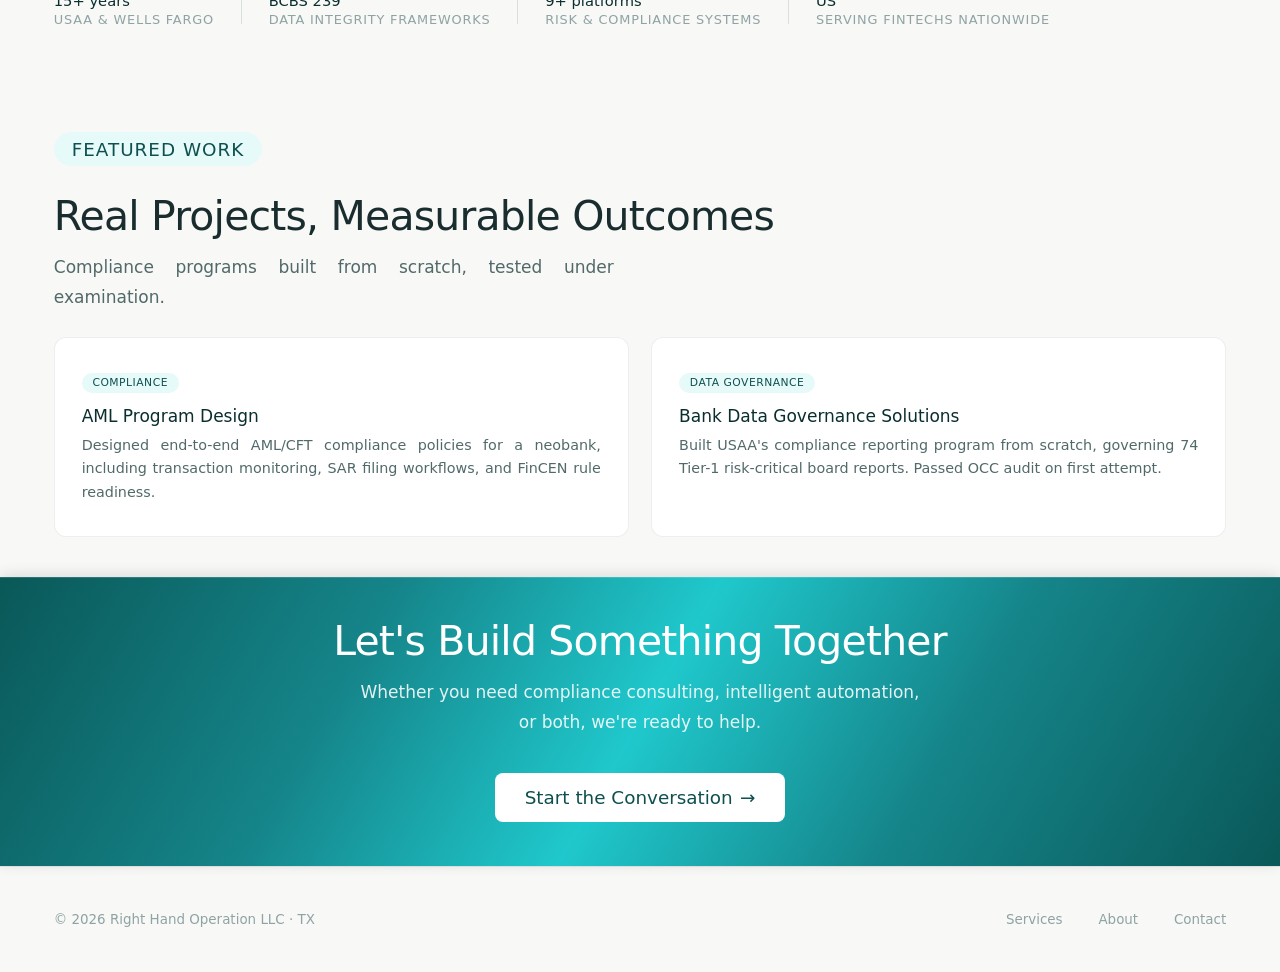
==== commit 783cc5ae: "Add proof strip under Meet Our Founder section on homepage Co-Authored-By: Claude Opus 4.6 <noreply@" ====
--- a/index.html
+++ b/index.html
@@ -17,25 +17,25 @@
 <div class="nav-overlay" id="navOverlay"></div>
 <div class="nav-drawer" id="navDrawer">
   <button class="nav-drawer-close" id="drawerClose">&#10005;</button>
-  <a href="services.html">Services</a>
-  <a href="about.html">About</a>
-  <a href="contact.html">Contact</a>
-  <a href="contact.html" class="drawer-cta">Let's Talk</a>
+  <a href="/services">Services</a>
+  <a href="/about">About</a>
+  <a href="/contact">Contact</a>
+  <a href="/contact" class="drawer-cta">Let's Talk</a>
 </div>
 
 <!-- NAV -->
 <nav>
   <div class="nav-inner">
-    <a href="index.html" class="nav-logo">
+    <a href="/" class="nav-logo">
       <img src="Metallic turquoise logo design.png" alt="Right Hand Operation">
       <span class="logo-text">Right Hand Operation</span>
     </a>
     <div class="nav-links">
-      <a href="services.html">Services</a>
-      <a href="about.html">About</a>
-      <a href="contact.html">Contact</a>
+      <a href="/services">Services</a>
+      <a href="/about">About</a>
+      <a href="/contact">Contact</a>
     </div>
-    <a href="contact.html" class="nav-cta">Let's Talk</a>
+    <a href="/contact" class="nav-cta">Let's Talk</a>
     <button class="mobile-toggle"><span></span><span></span><span></span></button>
   </div>
 </nav>
@@ -52,10 +52,10 @@
       <h1>Your Right Hand for Audit-Ready Compliance and Data Governance</h1>
       <p class="hero-sub">We help fintechs, banks, and financial institutions modernize through compliance design and intelligent automation.</p>
       <div class="hero-ctas">
-        <a href="contact.html" class="btn-primary">START THE CONVERSATION <span>&#8594;</span></a>
+        <a href="/contact" class="btn-primary">START THE CONVERSATION <span>&#8594;</span></a>
       </div>
       <div class="two-doors" style="grid-template-columns:1fr;max-width:360px;">
-        <a href="services.html" class="door">
+        <a href="/services" class="door">
           <div class="door-icon">
             <svg width="24" height="24" viewBox="0 0 24 24" fill="none"><rect x="3" y="6" width="18" height="13" rx="2" stroke="currentColor" stroke-width="1.5"/><path d="M3 10h18" stroke="currentColor" stroke-width="1.5"/><rect x="6" y="13" width="5" height="3" rx="0.5" stroke="currentColor" stroke-width="1"/></svg>
           </div>
@@ -97,6 +97,15 @@
         </div>
       </div>
     </div>
+    <div class="cred-bar reveal">
+      <div class="cred-bar-item"><strong>15+ years</strong>USAA &amp; Wells Fargo</div>
+      <div class="cred-bar-divider"></div>
+      <div class="cred-bar-item"><strong>BCBS 239</strong>Data integrity frameworks</div>
+      <div class="cred-bar-divider"></div>
+      <div class="cred-bar-item"><strong>9+ platforms</strong>Risk &amp; compliance systems</div>
+      <div class="cred-bar-divider"></div>
+      <div class="cred-bar-item"><strong>US</strong>Serving fintechs nationwide</div>
+    </div>
   </div>
 </section>
 
@@ -128,7 +137,7 @@
   <div class="container" style="text-align:center;">
     <div class="section-title">Let's Build Something Together</div>
     <p class="section-sub" style="margin:0 auto 2rem;">Whether you need compliance consulting, intelligent automation, or both, we're ready to help.</p>
-    <a href="contact.html" class="btn-primary">Start the Conversation <span>&#8594;</span></a>
+    <a href="/contact" class="btn-primary">Start the Conversation <span>&#8594;</span></a>
   </div>
 </section>
 
@@ -138,9 +147,9 @@
     <div class="footer-inner">
       <span class="footer-copy">&copy; 2026 Right Hand Operation LLC &middot; TX</span>
       <div class="footer-links">
-        <a href="services.html">Services</a>
-        <a href="about.html">About</a>
-        <a href="contact.html">Contact</a>
+        <a href="/services">Services</a>
+        <a href="/about">About</a>
+        <a href="/contact">Contact</a>
       </div>
     </div>
   </div>
--- a/styles.css
+++ b/styles.css
@@ -609,3 +609,11 @@
   .section-title{font-size:clamp(1.3rem,5vw,1.8rem);}
   .contact-grid{gap:2rem;}
 }
+
+/* Credibility bar */
+.cred-bar{display:flex;align-items:center;gap:1.5rem;flex-wrap:wrap;padding:1.25rem 0;margin-top:1.25rem;}
+.cred-bar-item{font-size:.72rem;color:var(--text-light);text-transform:uppercase;letter-spacing:.8px;font-weight:500;line-height:1.4;}
+.cred-bar-item strong{color:var(--teal-dark);font-weight:500;font-size:.82rem;display:block;letter-spacing:0;text-transform:none;}
+.cred-bar-divider{width:1px;height:28px;background:var(--border-strong);}
+@media(max-width:768px){.cred-bar-divider{display:none;}.cred-bar{gap:1rem;}}
+@media(max-width:600px){.cred-bar{gap:.75rem;}.cred-bar-item{font-size:.65rem;}.cred-bar-item strong{font-size:.75rem;}}
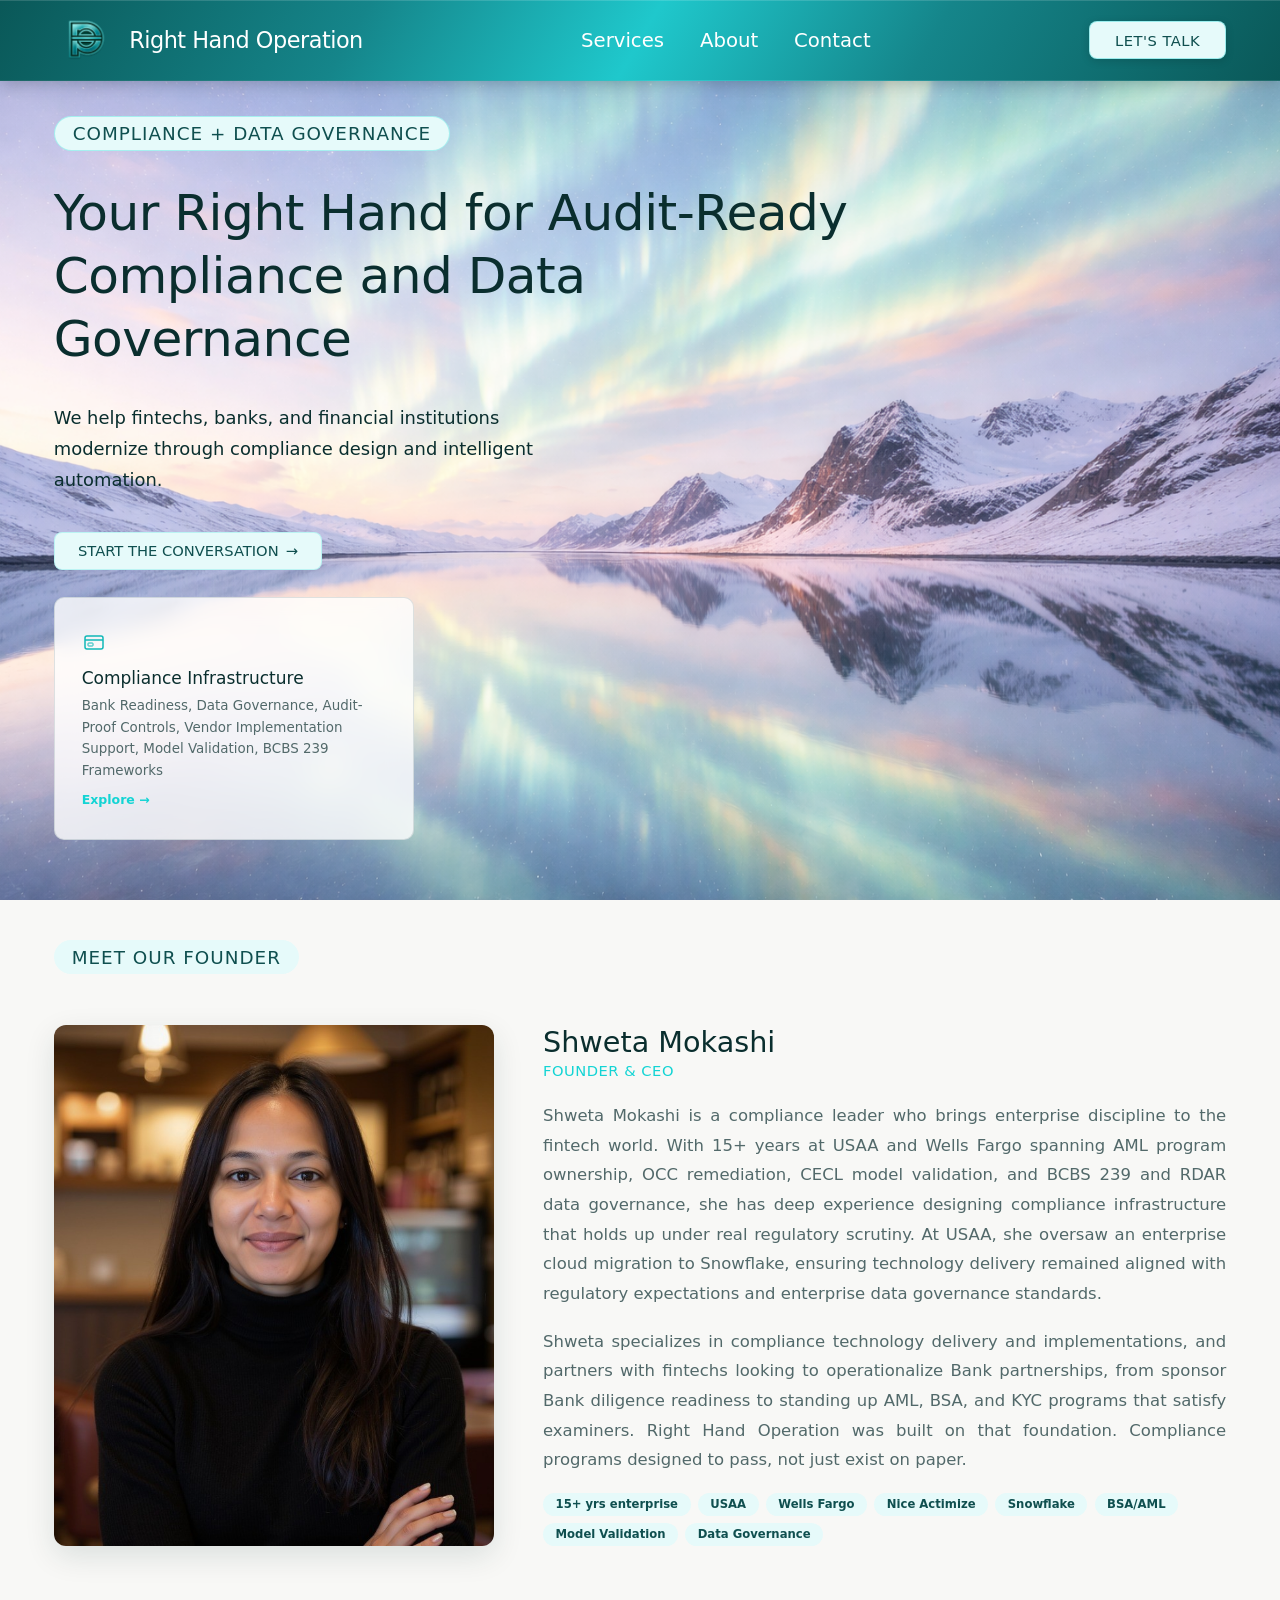
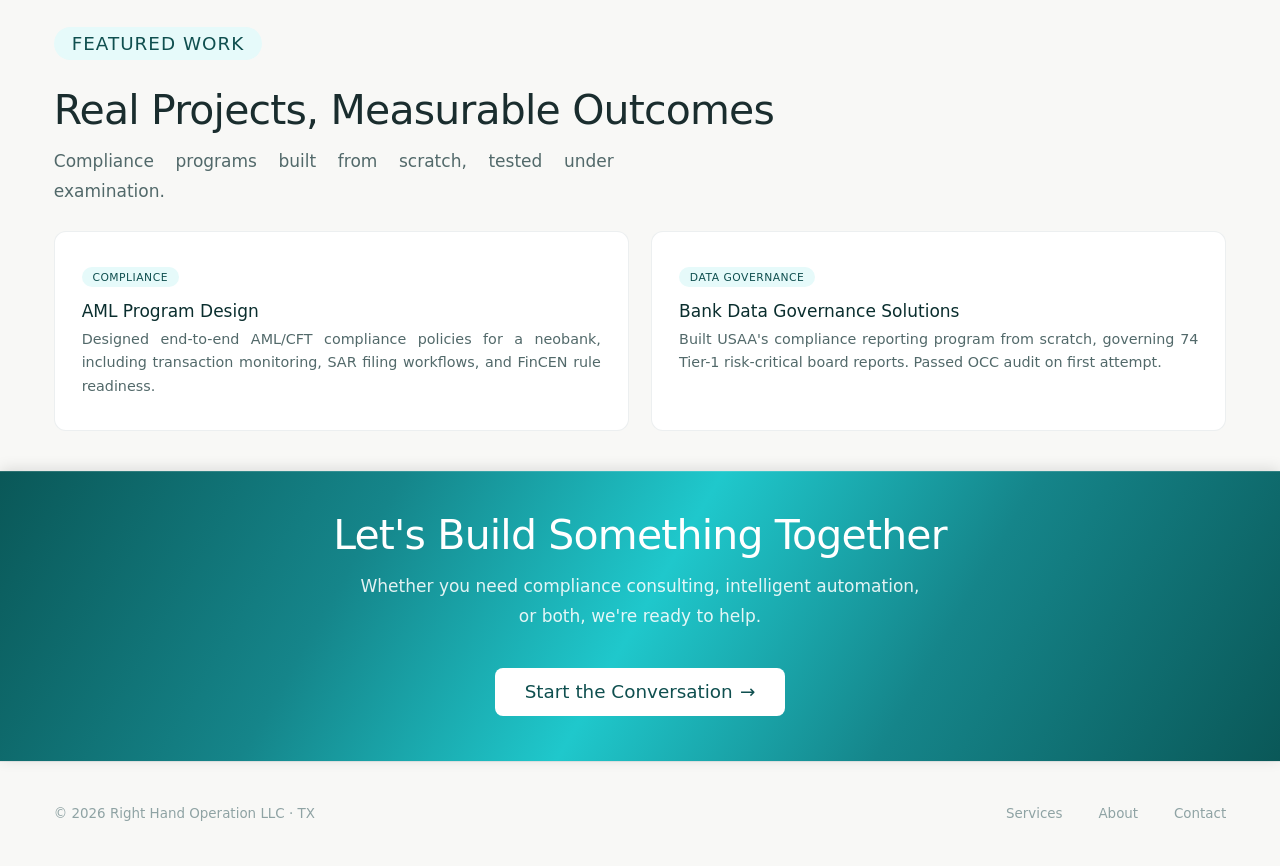
==== commit f44b9f39: "Remove proof strip from homepage and services page Co-Authored-By: Claude Opus 4.6 <noreply@anthropi" ====
--- a/index.html
+++ b/index.html
@@ -97,15 +97,7 @@
         </div>
       </div>
     </div>
-    <div class="cred-bar reveal">
-      <div class="cred-bar-item"><strong>15+ years</strong>USAA &amp; Wells Fargo</div>
-      <div class="cred-bar-divider"></div>
-      <div class="cred-bar-item"><strong>BCBS 239</strong>Data integrity frameworks</div>
-      <div class="cred-bar-divider"></div>
-      <div class="cred-bar-item"><strong>9+ platforms</strong>Risk &amp; compliance systems</div>
-      <div class="cred-bar-divider"></div>
-      <div class="cred-bar-item"><strong>US</strong>Serving fintechs nationwide</div>
-    </div>
+
   </div>
 </section>
 
--- a/styles.css
+++ b/styles.css
@@ -608,12 +608,4 @@
   .hero h1{font-size:clamp(1.2rem,5vw,1.8rem);}
   .section-title{font-size:clamp(1.3rem,5vw,1.8rem);}
   .contact-grid{gap:2rem;}
-}
-
-/* Credibility bar */
-.cred-bar{display:flex;align-items:center;gap:1.5rem;flex-wrap:wrap;padding:1.25rem 0;margin-top:1.25rem;}
-.cred-bar-item{font-size:.72rem;color:var(--text-light);text-transform:uppercase;letter-spacing:.8px;font-weight:500;line-height:1.4;}
-.cred-bar-item strong{color:var(--teal-dark);font-weight:500;font-size:.82rem;display:block;letter-spacing:0;text-transform:none;}
-.cred-bar-divider{width:1px;height:28px;background:var(--border-strong);}
-@media(max-width:768px){.cred-bar-divider{display:none;}.cred-bar{gap:1rem;}}
-@media(max-width:600px){.cred-bar{gap:.75rem;}.cred-bar-item{font-size:.65rem;}.cred-bar-item strong{font-size:.75rem;}}
+}
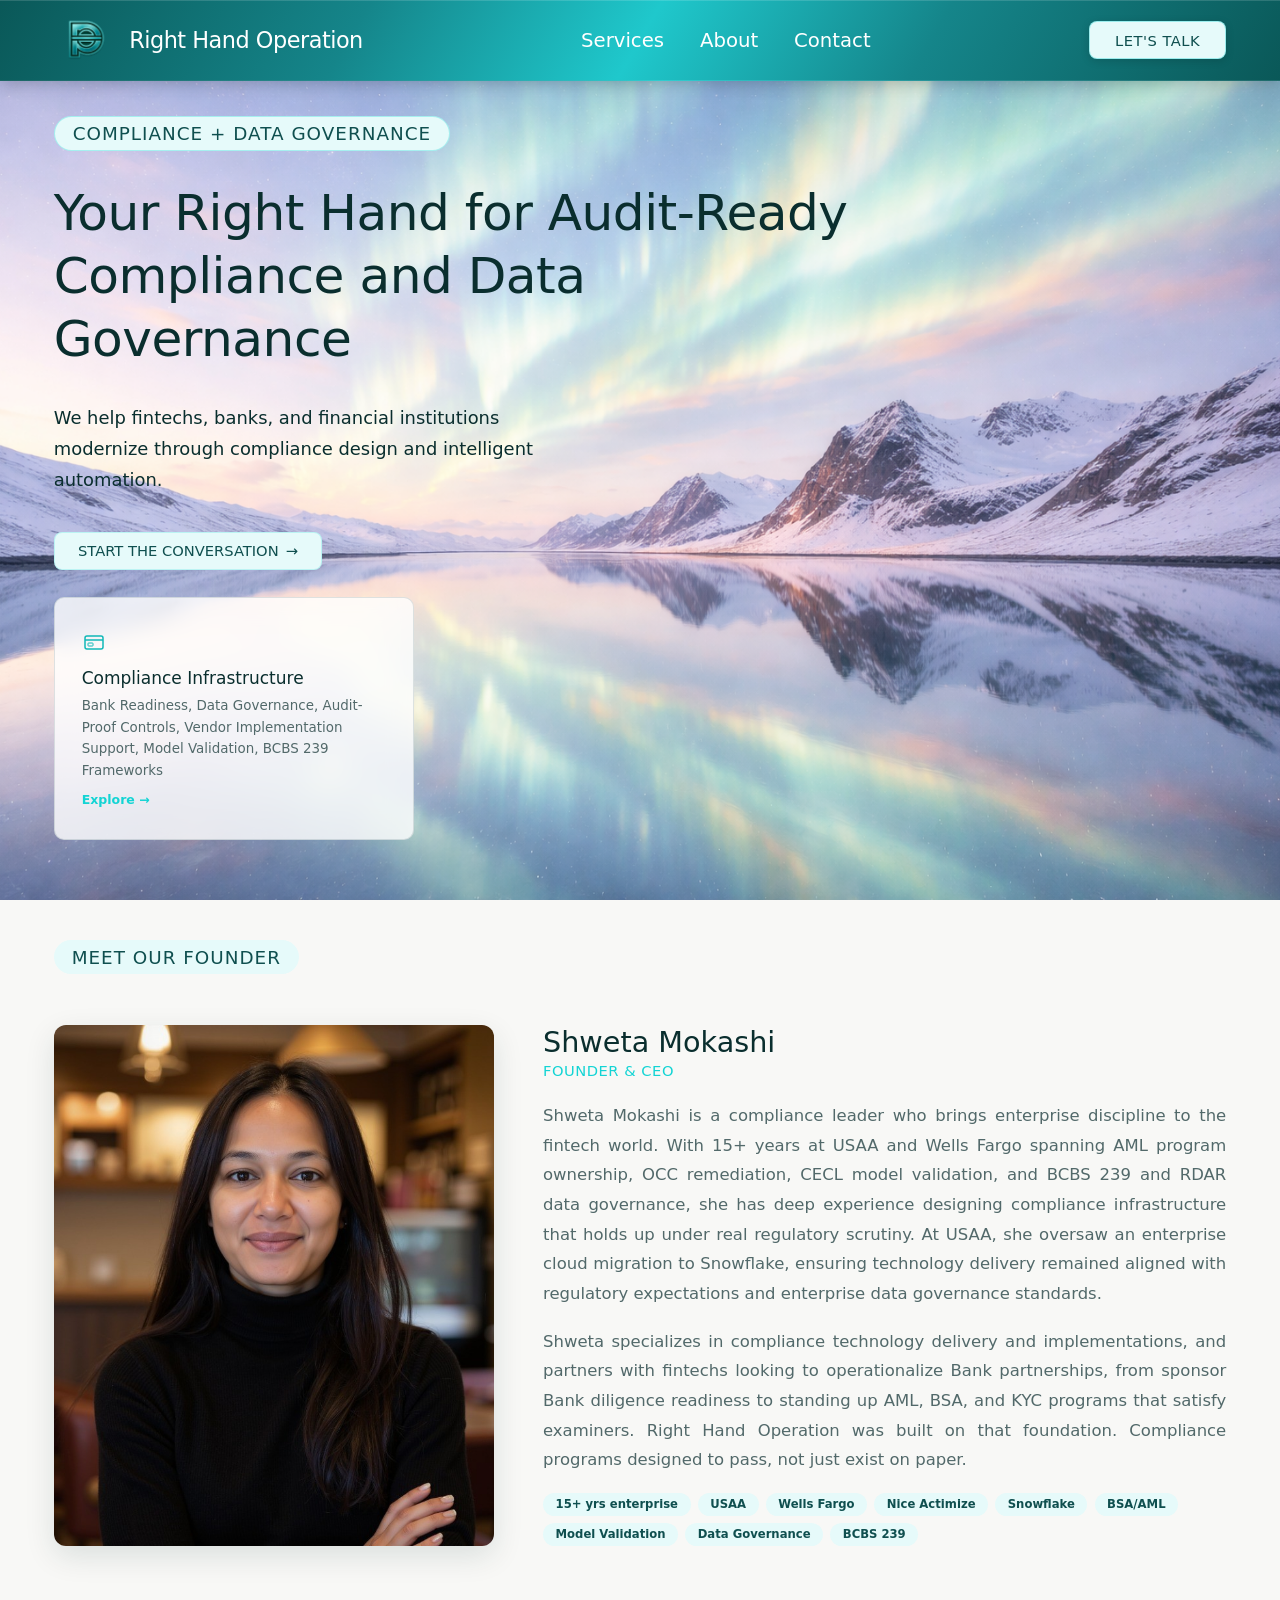
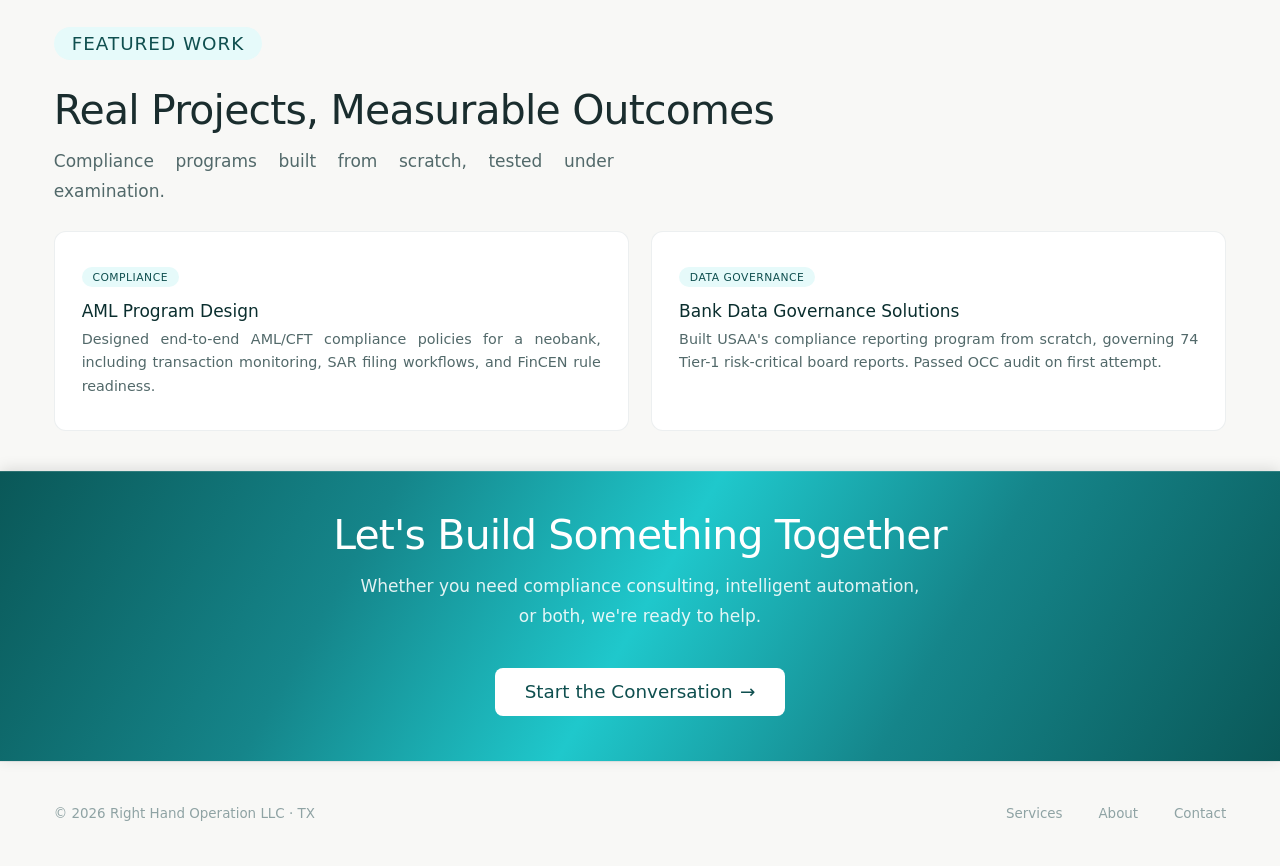
==== commit 9bd4f7b6: "Equalize button spacing on services page and add BCBS 239 tag to founder bio Co-Authored-By: Claude " ====
--- a/index.html
+++ b/index.html
@@ -94,6 +94,7 @@
           <span class="cred">BSA/AML</span>
           <span class="cred">Model Validation</span>
           <span class="cred">Data Governance</span>
+          <span class="cred">BCBS 239</span>
         </div>
       </div>
     </div>
